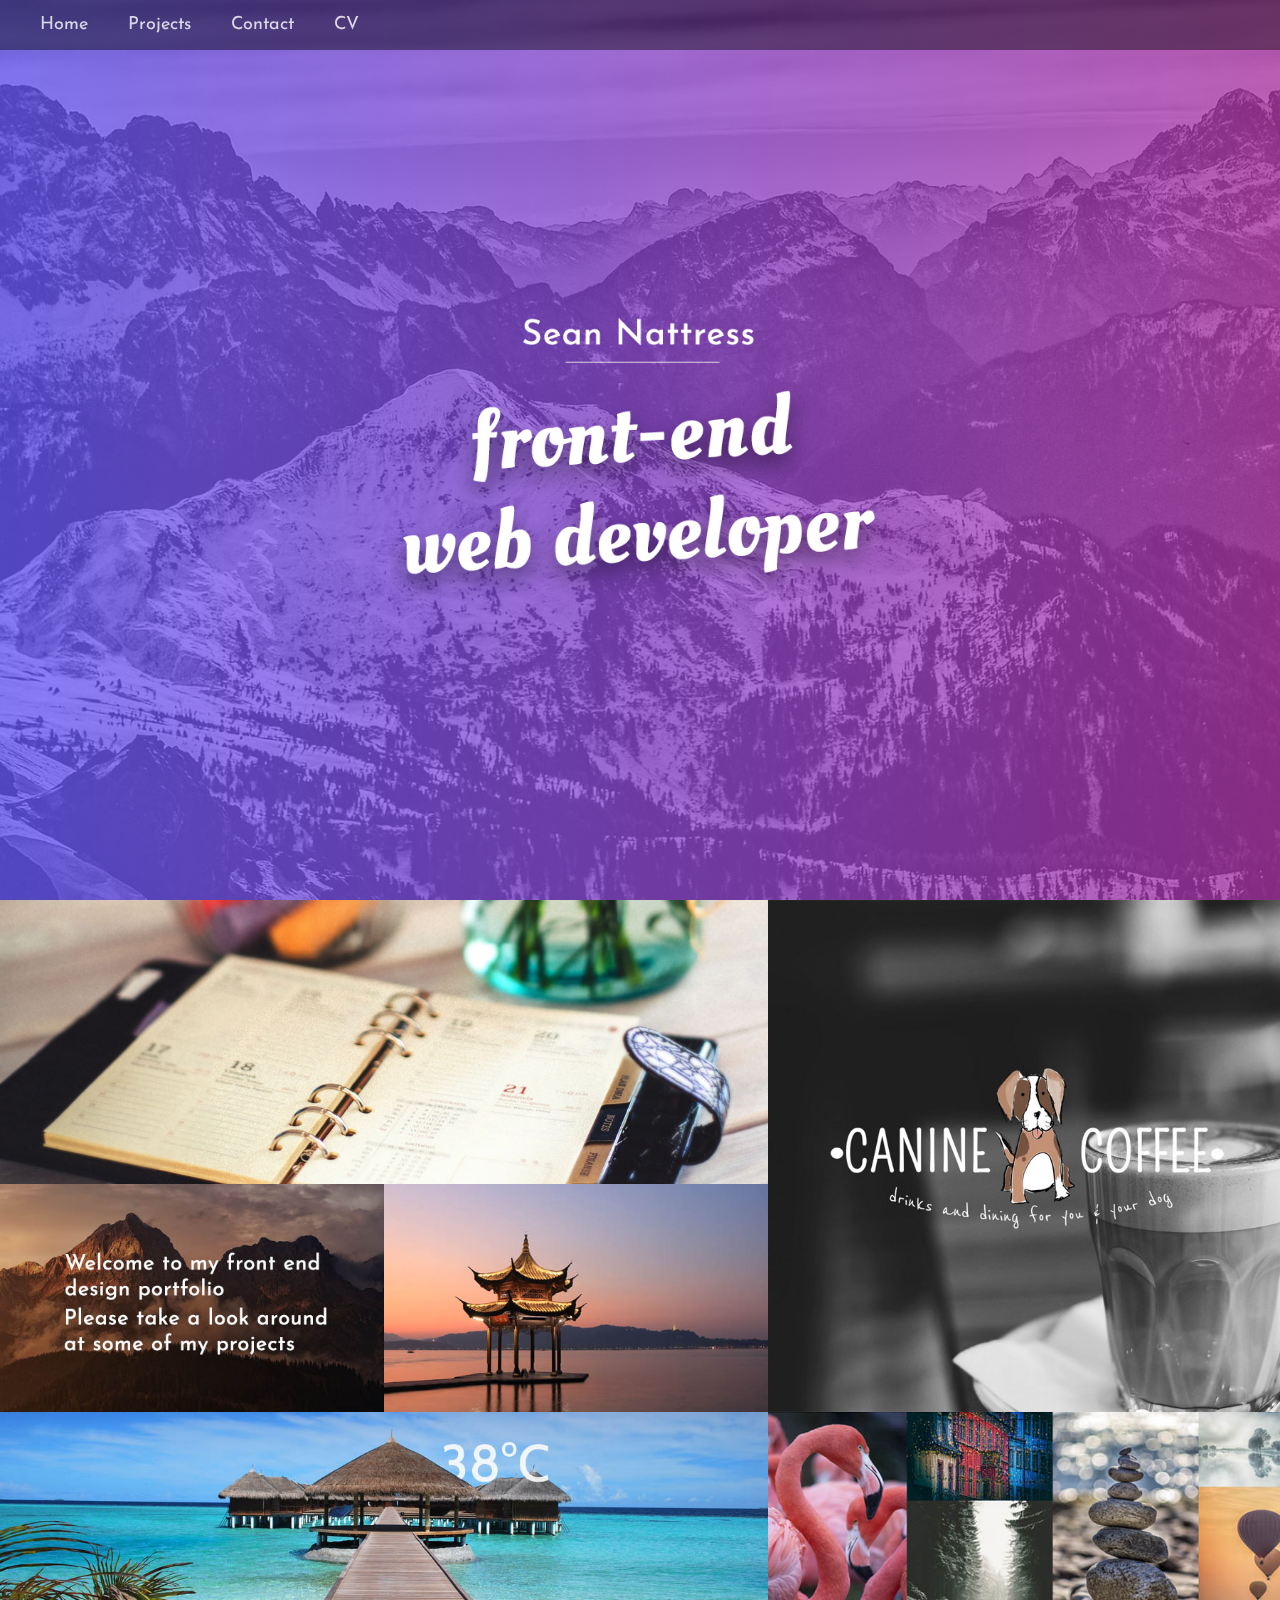
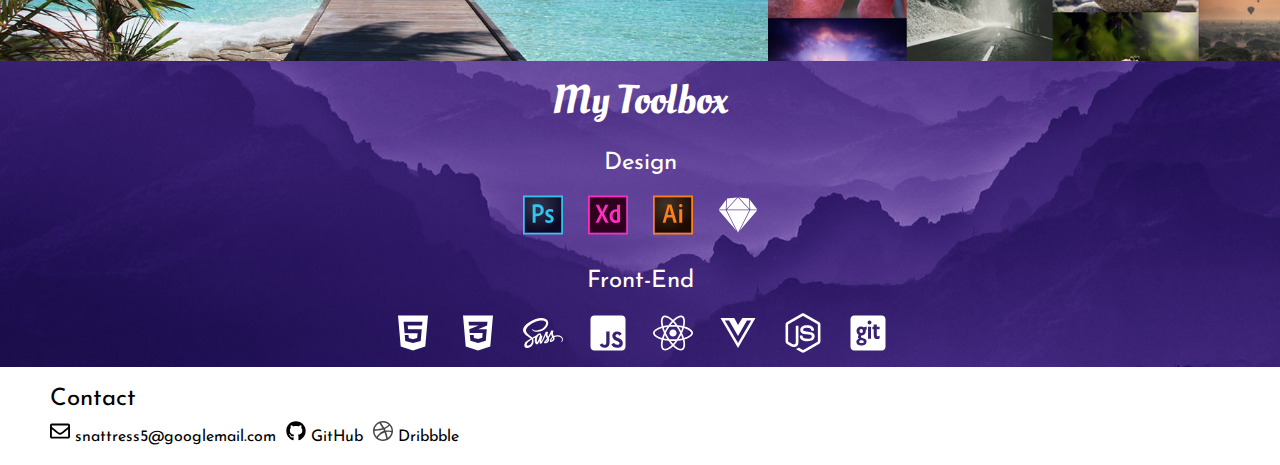
==== index.html @ 7946164c "apdated links" ====
<!DOCTYPE html>
<html>

<head>
  <title>Sean Nattress | Front End Dev</title>
  <!--meta-->
  <meta name="viewport" content="width=device-width, initial-scale=1.0">
  <!--css-->
  <link rel="stylesheet" type="text/css" href="css/reset.css">
  <link rel="stylesheet" type="text/css" href="css/layout.css">
  <link rel="stylesheet" type="text/css" href="css/style.css">
  <link href="https://fonts.googleapis.com/css?family=Josefin+Sans|Oleo+Script" rel="stylesheet"> 
  <link rel="stylesheet" href="https://use.fontawesome.com/releases/v5.0.13/css/all.css" integrity="sha384-DNOHZ68U8hZfKXOrtjWvjxusGo9WQnrNx2sqG0tfsghAvtVlRW3tvkXWZh58N9jp" crossorigin="anonymous">
</head>

<body>
  <div class="paralax">
    <div class="gradient">
      <nav class="navbar">
        <span id="navbar-toggle">
          <i class="fas fa-bars"></i>
        </span>
        <ul class="main-nav">
          <li><a href="#" class="nav-links">Home</a></li>
          <li><a href="#projects" class="nav-links">Projects</a></li>
          <li><a href="#contact" class="nav-links">Contact</a></li>
          <li><a href="https://drive.google.com/file/d/19x4q_8ELfG7kBSU3ko7CMWe1Pb6-nGXW/view?usp=sharing" target="_blank" class="nav-links">CV</a></li>
        </ul>
      </nav>
      <img src="./img/logo.png" class="logo">
    </div>
  </div>

  <div class="grid">
    <div class="col-1">
      <article>
        <a name="projects" class="tile" href="https://seancyan.github.io/reactjs-calendar/" target="_blank">
          <img src="./img/calendar.jpg" alt="react calendar tile">
        </a>
        <div class="tile_overlay red">
          <div class="overlay_content">
            <h2>React.js Calendar</h2>
            <div class="line"></div>
            <p>Responsive calendar and integrated to-do list created using React</p>
            <button><a href="https://seancyan.github.io/reactjs-calendar/" target="_blank">Full Site</a></button><button><a href="https://github.com/SeanCyan/reactjs-calendar" target="_blank">Repo</a></button>
          </div>
        </div>
      </article>
      <div class="col-row">
        <article class="tile">
          <img src="./img/mountains.jpg">
        </article>
        <article>
          <a class="tile" href="https://seancyan.github.io/Hangzhou/" target="_blank">
            <img src="./img/temple.jpg" alt="landing page tile">
          </a>
          <div class="tile_overlay blue">
            <div class="overlay_content">
              <h2>Landing Page</h2>
              <div class="line"></div>
              <p>Mockup for a travel site landing page with newsletter signup modal</p>
              <button><a href="https://seancyan.github.io/Hangzhou/" target="_blank">Full Site</a></button><button><a href="https://github.com/SeanCyan/Hangzhou" target="_blank">Repo</a></button>
            </div>
          </div>
        </article>
      </div>
      <article>
        <a class="tile" href="https://seancyan.github.io/React-Weather-App/" target="_blank">
          <img src="./img/weather.jpg" alt="weather app tile">
        </a>
        <div class="tile_overlay purple">
          <div class="overlay_content">
            <h2>React.js Weather App</h2>
            <div class="line"></div>
            <p>Weather App providing 5-day forecast for requested city. Created using React.</p>
            <button><a href="https://seancyan.github.io/React-Weather-App/" target="_blank">Full Site</a></button><button>Repo</button>
          </div>
        </div>
      </article>
    </div>
    <div class="col-2">
      <article>
        <a class="tile" href="https://seancyan.github.io/caninecoffee/index" target="_blank">
          <img src="./img/ccTile.jpg" alt="canine coffee tile">
        </a>
        <div class="tile_overlay purple">
          <div class="overlay_content">
            <h2>Canine Coffee</h2>
            <div class="line"></div>
            <p>Website and Logo custom designed for a local dog friendly coffee shop</p>
            <button><a href="https://seancyan.github.io/caninecoffee/index" target="_blank">Full Site</a></button><button><a href="cc-info.html">Info</a></button>
          </div>
        </div>
      </article>
      <article>
        <a class="tile" href="https://seancyan.github.io/vue-image-gallery/" target="_blank">
          <img src="./img/gallery.jpg" alt="image gallery tile">
        </a>
        <div class="tile_overlay red">
          <div class="overlay_content">
            <h2>Vue.js Image Gallery</h2>
            <div class="line"></div>
            <p>Image gallery with responsive masonry layout & scrollable lightbox, created using Vue</p>
            <button><a href="https://seancyan.github.io/vue-image-gallery/" target="_blank">Full Site</a></button><button><a href="https://github.com/SeanCyan/vue-image-gallery" target="_blank">Repo</a></button>
          </div>
        </div>
      </article>
    </div>
    <div class="skills">
      <h1>My Toolbox</h1>
      <h2>Design</h2>
      <div class="icons">
        <a>
          <img title="Adobe Photoshop" src="icons/photoshop.svg">
          <span class="desc"></span>
        </a>
        <a>
          <img title="Adobe Xd" src="icons/xd.svg">
          <span class="desc"></span>
        </a>
        <a>
          <img title="Adobe Illustrator" src="icons/illustrator.svg">
          <span class="desc"></span>
        </a>
        <a>
          <img title="Sketch" src="icons/sketch.svg">
          <span class="desc"></span>
        </a>
      </div>
      <h2>Front-End</h2>
      <div class="icons">
        <a>
          <img title="HTML5" src="icons/html5.svg">
          <span class="desc"></span>
        </a>
        <a>
          <img title="CSS3" src="icons/css3.svg">
          <span class="desc"></span>
        </a>
        <a>
          <img title="SASS" src="icons/sass.svg">
          <span class="desc"></span>
        </a>
        <a>
          <img title="JavaScript" src="icons/js.svg">
          <span class="desc"></span>
        </a>
        <a>
          <img title="React.js" src="icons/react.svg">
          <span class="desc"></span>
        </a>
        <a>
          <img title="Vue.js" src="icons/vue.svg">
          <span class="desc"></span>
        </a>
        <a>
          <img title="Node.js" src="icons/node.svg">
          <span class="desc"></span>
        </a>
        <a>
          <img title="Git" src="icons/git.svg">
          <span class="desc"></span>
        </a>
      </div>
    </div>
    <div class="footer">
      <h2>Contact</h2>
      <div class="contact">
        <a name="contact" href="mailto:snattress5@googlemail.com">
          <img src="icons/mail.svg">
          <span>snattress5@googlemail.com</span>
        </a>
        <a href="https://github.com/SeanCyan" target="_blank">
          <img src="icons/github.svg">
          <span>GitHub</span>
          <a href="https://dribbble.com/SeanNattress" target="_blank">
            <img src="icons/dribbble.svg">
            <span>Dribbble</span>
        </a>
      <div>
    </div>
  </div>
<script src="javascript/scripts.js"></script>
</body>
</html>
---- css/layout.css ----
/* body {
  max-width: 1800px;
  width: 100%;
  margin: auto;
} */

.grid {
  display: flex;
  flex-direction: row;
  flex-wrap: wrap;
  max-width: 1800px;
  width: 100%;
  margin: 0 auto;
}
  
.col-1 {
  display: flex;
  flex-direction: column;
  width: 100%;
}

.col-2 {
  display: flex;
  flex-direction: column; 
  width: 100%;
}

@media all and (min-width: 768px) {
  .col-1 {
    width: 60%;
  }
  
  .col-2 {
    width: 40%;
  }
}

.col-1 article,
.col-2 article {
  position: relative;
  overflow: hidden;
}

.skills {
  width: 100%;
}
  
.col-row {
  display: flex;
  flex-direction: row;
} 
  
.col-row > article {
  width: 50%;
}

.skills {
  display: flex;
  flex-direction: column;
  position: relative;
  text-align: center;
  justify-content: center;
}
---- css/style.css ----
* {
  box-sizing: border-box;
  padding: 0;
  margin: 0;
 }

 body {
   font-family:  'Josefin Sans', sans-serif;
 }

/* navbar */
/* mobile */

.nav-links,
#logo {
  text-decoration: none;
  color: rgba(255, 255, 255, 0.8);
}

.navbar {
  font-size: 18px;
  padding-bottom: 10px;
  position: relative;
  top: 0;
  background-color: rgba(0, 0, 0, 0);
}

.main-nav {
  list-style-type: none;
  display: none;
  flex-direction: column;
  background-color: rgba(0, 0, 0, 0.616);
}

.main-nav li {
  text-align: center;
  margin: 15px auto;
}

.main-nav li:first-of-type {
  margin-top: 50px;
}

#logo {
  display: inline-block;
  font-size: 22px;
  margin-top: 10px;
  margin-left: 20px;
}

#navbar-toggle {
  position: absolute;
  top: 10px;
  left: 50%;
  transform: translateX(-50%);

  cursor: pointer;
  color: rgba(255,255,255,0.8);
  font-size: 24px;
}

/* desktop */

@media all and (min-width: 768px) {

  #navbar-toggle {
    display: none;
  }

  .navbar {
  display: flex;
  position: fixed;
  background-color: rgba(0, 0, 0, 0.418);
  width: 100%;
  max-width: 1800px;
  justify-content: space-between;
  padding-bottom: 0px;
  height: 50px;
  align-items: center;
  z-index: 10;
 }

 .main-nav {
  display: flex !important;
  margin-right: 80px;
  flex-direction: row;
  justify-content: flex-end;
  background-color: rgba(0, 0, 0, 0);
 }

 .main-nav li {
  margin: 0;
 }

 .main-nav li:first-of-type {
  margin-top: 0px;
}

 .nav-links {
  margin-left: 40px;
 }

 #logo {
   margin-top: 0;
 }

 #logo:hover,
 .nav-links:hover {
  color: rgba(255,255,255,1);
  cursor: pointer;
 }
}


/* Paralax Background */

.paralax {
  position: relative;
  background-image: url('../img/snowmount.jpg');
  height: 100vh;
  max-width: 1800px;
  margin: 0 auto;
  background-attachment: scroll;
  background-position: center;
  background-repeat: no-repeat;
  background-size: cover;
}

.gradient {
  background: linear-gradient(268deg, #ff004cad, #574bffad);
  background-size: 200% 200%;
  height: 100%;
  width: 100%;
  -webkit-animation: Wave 15s ease infinite;
  -moz-animation: Wave 15s ease infinite;
  animation: Wave 15s ease infinite;
}
@-webkit-keyframes Wave {
  0%{background-position:0% 48%}
  50%{background-position:100% 53%}
  100%{background-position:0% 48%}
}
@-moz-keyframes Wave {
  0%{background-position:0% 48%}
  50%{background-position:100% 53%}
  100%{background-position:0% 48%}
}
@keyframes Wave {
  0%{background-position:0% 48%}
  50%{background-position:100% 53%}
  100%{background-position:0% 48%}
}

.logo {
  max-width: 500px;
  width:80%;
  position: absolute;
  top: 50%; left: 50%;
  transform: translate(-50%, -50%);
}

@media all and (min-width: 768px) {
  .paralax {
    background-attachment: fixed;
  }
}

/* tiles & overlays */

.tile {
  display: block;
  font-size: 0;
}

.tile img {
  display: block;
  width: 100%;
  height: auto;
}

.tile_overlay {
  position: absolute;
  top: 0; left: 0;
  opacity: 0;
  height: 100%;
  width: 100%;
  transition: ease-in .2s;
  text-align: center;
  color: white;
}

.tile_overlay:hover,
.tile_overlay:active {
  opacity: 1;
}

.overlay_content {
  position: absolute;
  top: 50%;
  left: 50%;
  transform: translate(-50%, -50%);
  width: 100%;
}

.overlay_content>h2 {
  font-size: 1.35em;
}

.overlay_content p {
  display: none;
}

.line {
  border-bottom: 1px solid white;
  width: 0px;
  margin: 10px auto;
  transition: all 0.5s linear;
  transition-delay: 0.3s;
}

.tile_overlay:hover .line,
.tile_overlay:active .line {
  width: 100px;
}

button {
  width: 60px;
  margin: 10px 5px;
  padding: 5px;
  border: none;
  border-radius: 6px;
  color: rgb(255, 255, 255);
  background-color: rgba(255, 255, 255, .5);
}

button:hover,
button:active {
  cursor: pointer;
  color: rgb(0, 0, 0);
  background-color: rgba(255, 255, 255);
}

button>a {
  text-decoration: none;
  color: inherit;
}

.purple {
  background-color: rgba(111, 0, 255, 0.8);
}

.red {
  background-color: rgba(255, 0, 76, 0.8);
}

.blue {
  background-color: rgba(51, 133, 228, 0.8);
}

@media all and (min-width: 768px) {

  .overlay_content {
    width: 80%;
  }

  .overlay_content>h2 {
    font-size: 1.25em;
  }

  .overlay_content p {
    display: block;
  }

}

@media all and (min-width: 1050px) {

  .overlay_content {
    width: 50%;
  }

  .overlay_content>h2 {
    font-size: 2em;
  }

}

/* skills section */

.skills {
  color: white;
  background-image: url("../img/landscapep.jpg");
  background-position: center;
  background-repeat: no-repeat;
  background-size: cover;
}

.skills h1,
.skills h2 {
  margin: 20px 0 10px;
}

.skills h1 {
  font-family: 'Oleo Script', cursive;
  font-size: 2.5em;
}

.skills h2 {
  font-size: 1.5em;
}

.skills img {
  width: 40px;
  height: 40px;
  margin: 10px 10px;
}

/* footer */

.footer h2 {
  position: relative;
  margin: 20px 50px 10px;
  font-size: 1.5em;
}

.contact {
  position: absolute;
  display: flex;
  flex-direction:row;
  margin-left: 50px;

}

.contact img {
  height: 20px;
  width: 20px;
}

.contact a {
  margin: 0 10px 20px 0;
}

.contact a {
  text-decoration: none;
  color: black;
}
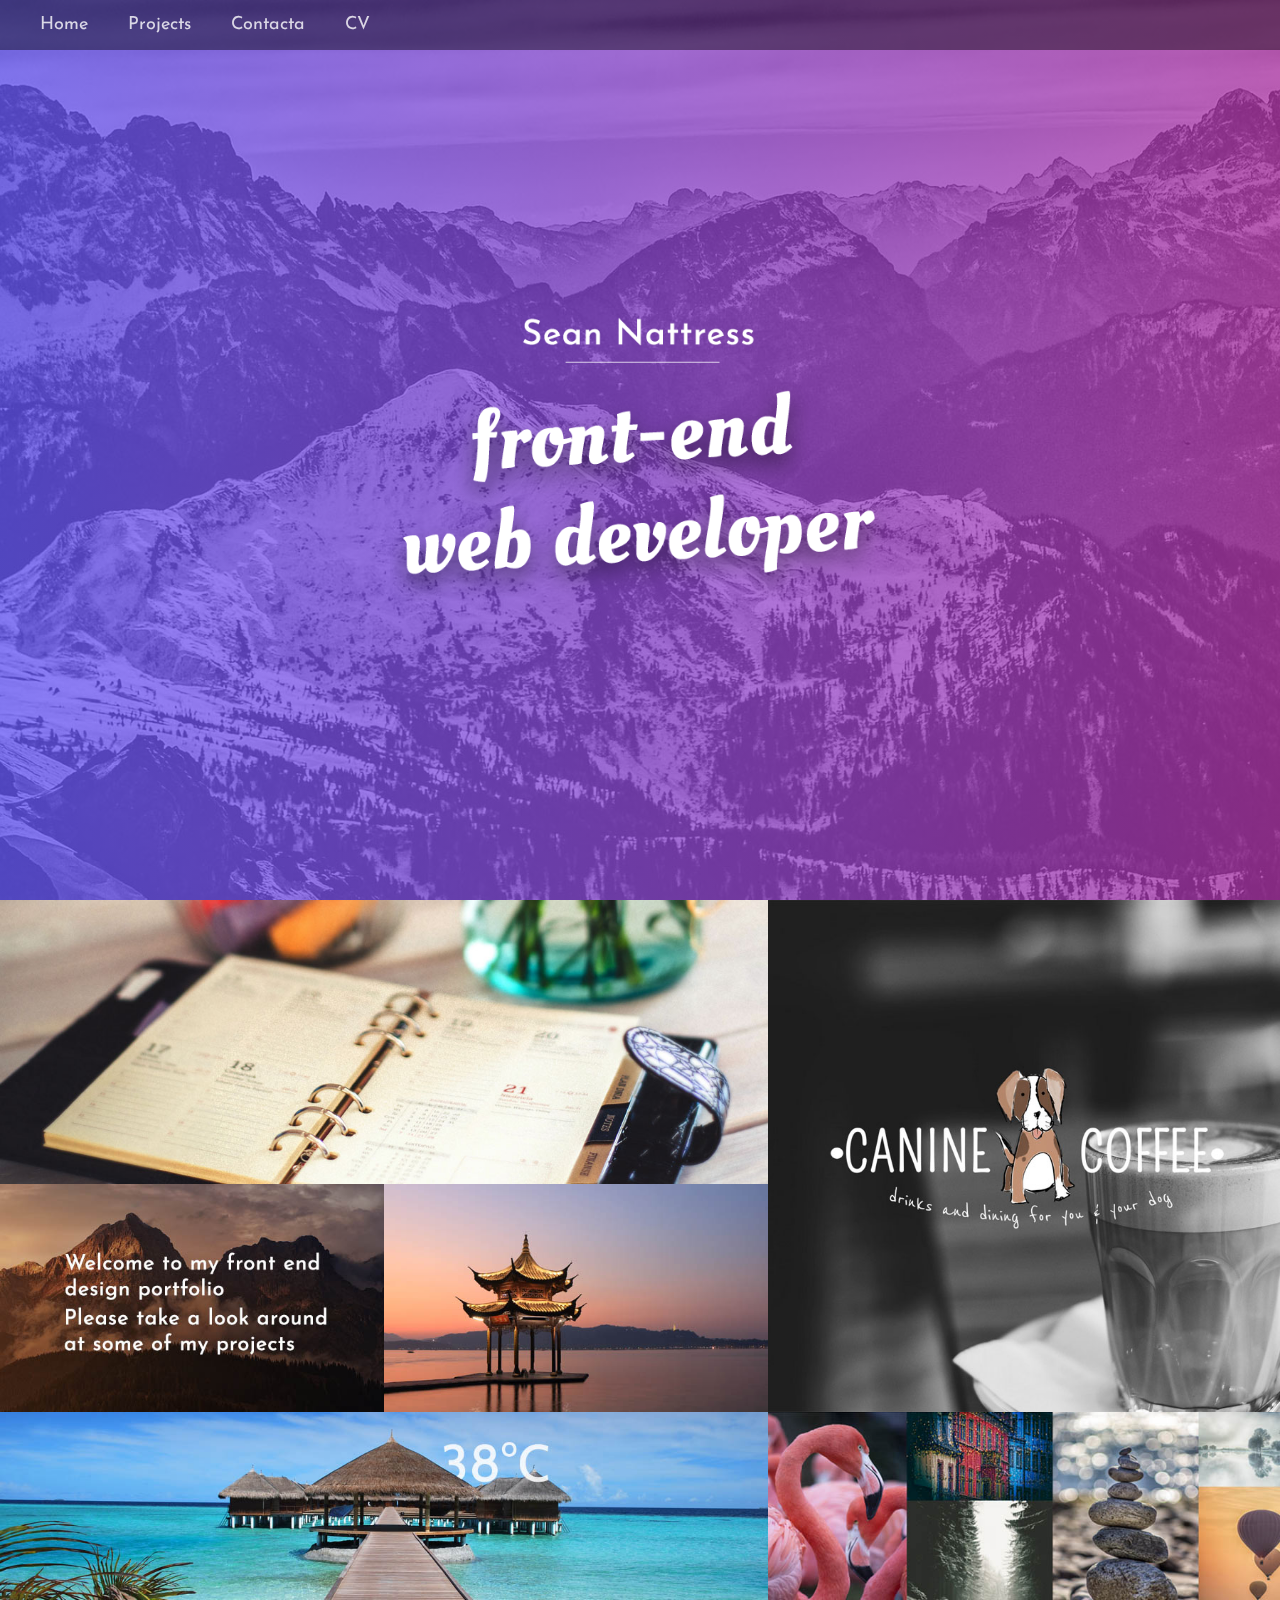
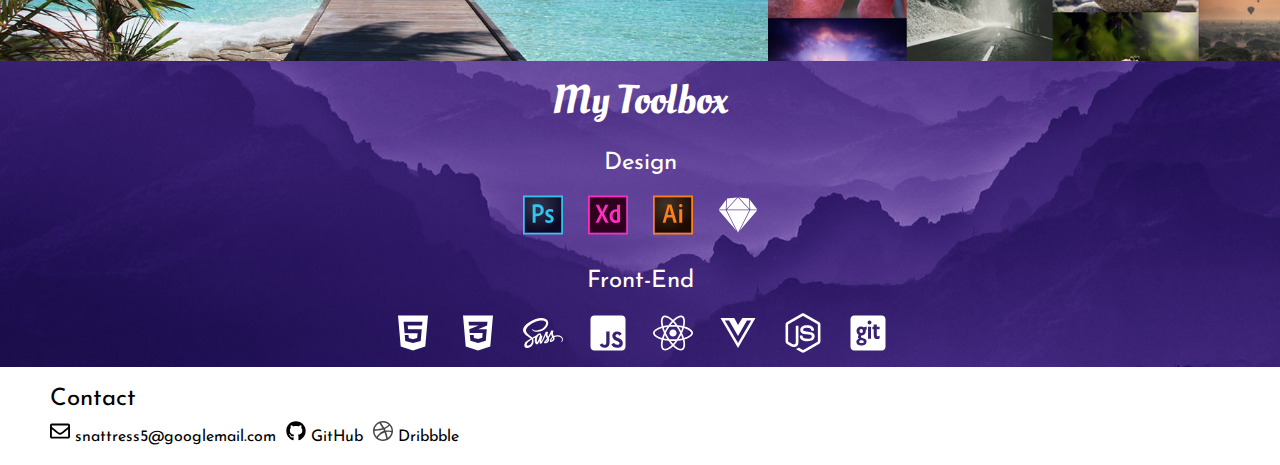
==== commit 1c807f6e: "test commit" ====
--- a/index.html
+++ b/index.html
@@ -23,8 +23,8 @@
         <ul class="main-nav">
           <li><a href="#" class="nav-links">Home</a></li>
           <li><a href="#projects" class="nav-links">Projects</a></li>
-          <li><a href="#contact" class="nav-links">Contact</a></li>
-          <li><a href="https://drive.google.com/file/d/19x4q_8ELfG7kBSU3ko7CMWe1Pb6-nGXW/view?usp=sharing" target="_blank" class="nav-links">CV</a></li>
+          <li><a href="#contact" class="nav-links">Contacta</a></li>
+          <li><a href="https://drive.google.com/file/d/1ofZLJFl7q1xEr_4588w-_woWlZHKPlQW/view?usp=sharing" target="_blank" class="nav-links">CV</a></li>
         </ul>
       </nav>
       <img src="./img/logo.png" class="logo">
@@ -173,7 +173,7 @@
         <a href="https://github.com/SeanCyan" target="_blank">
           <img src="icons/github.svg">
           <span>GitHub</span>
-          <a href="https://dribbble.com/SeanNattress" target="_blank">
+          <a href="https://dribbble.com/Sean_Nattress" target="_blank">
             <img src="icons/dribbble.svg">
             <span>Dribbble</span>
         </a>
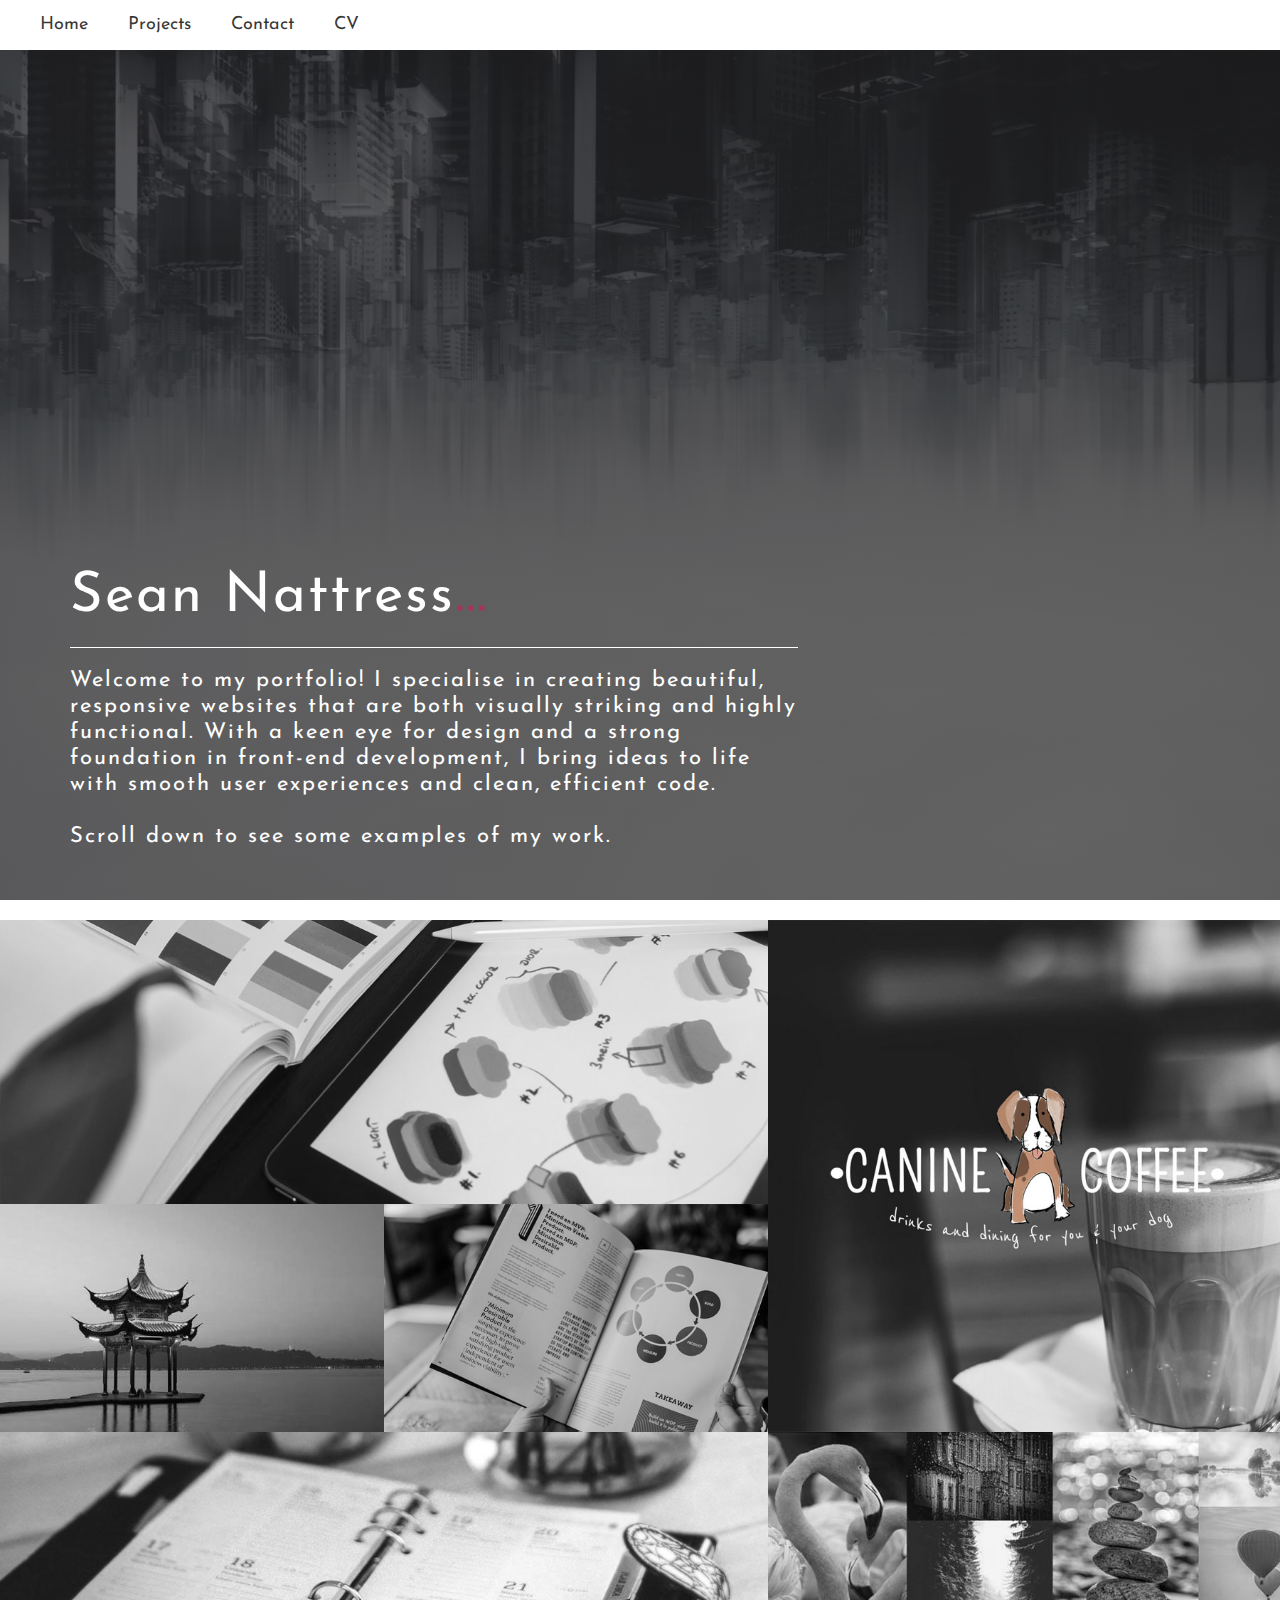
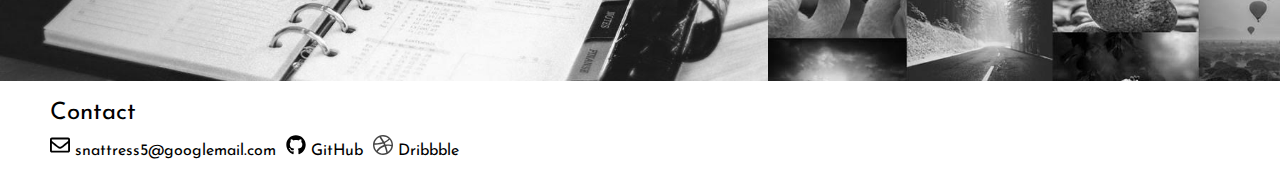
==== commit 3ef80e83: "updates" ====
--- a/index.html
+++ b/index.html
@@ -23,11 +23,18 @@
         <ul class="main-nav">
           <li><a href="#" class="nav-links">Home</a></li>
           <li><a href="#projects" class="nav-links">Projects</a></li>
-          <li><a href="#contact" class="nav-links">Contacta</a></li>
+          <li><a href="#contact" class="nav-links">Contact</a></li>
           <li><a href="https://drive.google.com/file/d/1ofZLJFl7q1xEr_4588w-_woWlZHKPlQW/view?usp=sharing" target="_blank" class="nav-links">CV</a></li>
         </ul>
       </nav>
-      <img src="./img/logo.png" class="logo">
+      <div class="introContainer">
+        <div class="nameContainer">
+          <h1 class="introNameStyle">Sean Nattress<span>...</span></h1>
+        </div>
+        <div>
+          <p class="introCopyStyle">Welcome to my portfolio! I specialise in creating beautiful, responsive websites that are both visually striking and highly functional. With a keen eye for design and a strong foundation in front-end development, I bring ideas to life with smooth user experiences and clean, efficient code.<br><br>Scroll down to see some examples of my work.</p>
+        </div>
+      </div>
     </div>
   </div>
 
@@ -35,45 +42,54 @@
     <div class="col-1">
       <article>
         <a name="projects" class="tile" href="https://seancyan.github.io/reactjs-calendar/" target="_blank">
-          <img src="./img/calendar.jpg" alt="react calendar tile">
+          <img src="./img/workExamplesBW.jpg" alt="work examples">
         </a>
         <div class="tile_overlay red">
+          <div class="overlay_content">
+            <h2>Design Work</h2>
+            <div class="line"></div>
+            <p>Click to view some examples of emails and onsite displays that I have designed for clients</p>
+            <button class="buttonLg"><a href="https://seancyan.github.io/reactjs-calendar/" target="_blank">View More</a></button>
+          </div>
+        </div>
+      </article>
+      <div class="col-row">
+        <article>
+          <a class="tile" href="https://seancyan.github.io/Hangzhou/" target="_blank">
+          <img src="./img/temple.jpg">
+        </a>
+        <div class="tile_overlay red">
+          <div class="overlay_content">
+            <h2>Landing Page</h2>
+            <div class="line"></div>
+            <p>Mockup for a travel site landing page with newsletter signup modal</p>
+            <button><a href="https://seancyan.github.io/Hangzhou/" target="_blank">Full Site</a></button><button><a href="https://github.com/SeanCyan/Hangzhou" target="_blank">Repo</a></button>
+          </div>
+        </article>
+        <article>
+          <a class="tile" href="https://seancyan.github.io/Hangzhou/" target="_blank">
+            <img src="./img/ebookBW.jpg" alt="ebooks">
+          </a>
+          <div class="tile_overlay blue">
+            <div class="overlay_content">
+              <h2>eBooks</h2>
+              <div class="line"></div>
+              <p>Click to view some examples from ebooks that I have completed the design work for</p>
+              <button class="buttonLg"><a href="https://seancyan.github.io/Hangzhou/" target="_blank">View More</a></button>
+            </div>
+          </div>
+        </article>
+      </div>
+      <article>
+        <a name="projects" class="tile" href="https://seancyan.github.io/reactjs-calendar/" target="_blank">
+          <img src="./img/calendar2BW.jpg" alt="react calendar tile">
+        </a>
+        <div class="tile_overlay purple">
           <div class="overlay_content">
             <h2>React.js Calendar</h2>
             <div class="line"></div>
             <p>Responsive calendar and integrated to-do list created using React</p>
             <button><a href="https://seancyan.github.io/reactjs-calendar/" target="_blank">Full Site</a></button><button><a href="https://github.com/SeanCyan/reactjs-calendar" target="_blank">Repo</a></button>
-          </div>
-        </div>
-      </article>
-      <div class="col-row">
-        <article class="tile">
-          <img src="./img/mountains.jpg">
-        </article>
-        <article>
-          <a class="tile" href="https://seancyan.github.io/Hangzhou/" target="_blank">
-            <img src="./img/temple.jpg" alt="landing page tile">
-          </a>
-          <div class="tile_overlay blue">
-            <div class="overlay_content">
-              <h2>Landing Page</h2>
-              <div class="line"></div>
-              <p>Mockup for a travel site landing page with newsletter signup modal</p>
-              <button><a href="https://seancyan.github.io/Hangzhou/" target="_blank">Full Site</a></button><button><a href="https://github.com/SeanCyan/Hangzhou" target="_blank">Repo</a></button>
-            </div>
-          </div>
-        </article>
-      </div>
-      <article>
-        <a class="tile" href="https://seancyan.github.io/React-Weather-App/" target="_blank">
-          <img src="./img/weather.jpg" alt="weather app tile">
-        </a>
-        <div class="tile_overlay purple">
-          <div class="overlay_content">
-            <h2>React.js Weather App</h2>
-            <div class="line"></div>
-            <p>Weather App providing 5-day forecast for requested city. Created using React.</p>
-            <button><a href="https://seancyan.github.io/React-Weather-App/" target="_blank">Full Site</a></button><button>Repo</button>
           </div>
         </div>
       </article>
@@ -94,7 +110,7 @@
       </article>
       <article>
         <a class="tile" href="https://seancyan.github.io/vue-image-gallery/" target="_blank">
-          <img src="./img/gallery.jpg" alt="image gallery tile">
+          <img src="./img/galleryBW.jpg" alt="image gallery tile">
         </a>
         <div class="tile_overlay red">
           <div class="overlay_content">
@@ -106,64 +122,9 @@
         </div>
       </article>
     </div>
-    <div class="skills">
-      <h1>My Toolbox</h1>
-      <h2>Design</h2>
-      <div class="icons">
-        <a>
-          <img title="Adobe Photoshop" src="icons/photoshop.svg">
-          <span class="desc"></span>
-        </a>
-        <a>
-          <img title="Adobe Xd" src="icons/xd.svg">
-          <span class="desc"></span>
-        </a>
-        <a>
-          <img title="Adobe Illustrator" src="icons/illustrator.svg">
-          <span class="desc"></span>
-        </a>
-        <a>
-          <img title="Sketch" src="icons/sketch.svg">
-          <span class="desc"></span>
-        </a>
-      </div>
-      <h2>Front-End</h2>
-      <div class="icons">
-        <a>
-          <img title="HTML5" src="icons/html5.svg">
-          <span class="desc"></span>
-        </a>
-        <a>
-          <img title="CSS3" src="icons/css3.svg">
-          <span class="desc"></span>
-        </a>
-        <a>
-          <img title="SASS" src="icons/sass.svg">
-          <span class="desc"></span>
-        </a>
-        <a>
-          <img title="JavaScript" src="icons/js.svg">
-          <span class="desc"></span>
-        </a>
-        <a>
-          <img title="React.js" src="icons/react.svg">
-          <span class="desc"></span>
-        </a>
-        <a>
-          <img title="Vue.js" src="icons/vue.svg">
-          <span class="desc"></span>
-        </a>
-        <a>
-          <img title="Node.js" src="icons/node.svg">
-          <span class="desc"></span>
-        </a>
-        <a>
-          <img title="Git" src="icons/git.svg">
-          <span class="desc"></span>
-        </a>
-      </div>
-    </div>
+
     <div class="footer">
+    <div class="contactContainer">
       <h2>Contact</h2>
       <div class="contact">
         <a name="contact" href="mailto:snattress5@googlemail.com">
@@ -177,7 +138,8 @@
             <img src="icons/dribbble.svg">
             <span>Dribbble</span>
         </a>
-      <div>
+      </a>
+    </div>
     </div>
   </div>
 <script src="javascript/scripts.js"></script>
--- a/css/layout.css
+++ b/css/layout.css
@@ -11,6 +11,7 @@
   max-width: 1800px;
   width: 100%;
   margin: 0 auto;
+  margin-top: 20px;
 }
   
 .col-1 {
--- a/css/style.css
+++ b/css/style.css
@@ -14,7 +14,7 @@
 .nav-links,
 #logo {
   text-decoration: none;
-  color: rgba(255, 255, 255, 0.8);
+  color: rgba(0, 0, 0, 0.8);
 }
 
 .navbar {
@@ -29,7 +29,7 @@
   list-style-type: none;
   display: none;
   flex-direction: column;
-  background-color: rgba(0, 0, 0, 0.616);
+  background-color: rgba(0, 0, 0, 0.24);
 }
 
 .main-nav li {
@@ -70,7 +70,7 @@
   .navbar {
   display: flex;
   position: fixed;
-  background-color: rgba(0, 0, 0, 0.418);
+  background-color: rgb(255, 255, 255);
   width: 100%;
   max-width: 1800px;
   justify-content: space-between;
@@ -106,7 +106,6 @@
 
  #logo:hover,
  .nav-links:hover {
-  color: rgba(255,255,255,1);
   cursor: pointer;
  }
 }
@@ -116,7 +115,8 @@
 
 .paralax {
   position: relative;
-  background-image: url('../img/snowmount.jpg');
+  background-image: url('../img/cityscape.png');
+  background-color: #ffffff;
   height: 100vh;
   max-width: 1800px;
   margin: 0 auto;
@@ -127,7 +127,7 @@
 }
 
 .gradient {
-  background: linear-gradient(268deg, #ff004cad, #574bffad);
+  background: linear-gradient(268deg, #1b1b1bad, #222224ad);
   background-size: 200% 200%;
   height: 100%;
   width: 100%;
@@ -151,6 +151,38 @@
   100%{background-position:0% 48%}
 }
 
+.introContainer {
+  position: absolute;
+  bottom:40px;
+  padding:0 20px;
+  width:100%;
+}
+
+.introContainer .introNameStyle {
+  font-size:36px;
+  line-height:40px;
+  color:#ffffff;
+  letter-spacing:2px;
+  padding-bottom:20px;
+}
+
+.introContainer .introNameStyle span {
+  color:#ff004c6c;
+}
+
+.introContainer .introCopyStyle {
+  font-size:16px;
+  line-height:20px;
+  color:#ffffff;
+  letter-spacing:2px;
+  padding-top:20px;
+}
+
+.nameContainer {
+  border-bottom:1px solid #ffffff;
+}
+
+
 .logo {
   max-width: 500px;
   width:80%;
@@ -162,6 +194,30 @@
 @media all and (min-width: 768px) {
   .paralax {
     background-attachment: fixed;
+  }
+
+
+  .introContainer {
+    position: absolute;
+    bottom:50px;
+    left: 50px;
+    width:60%;
+  }
+  
+  .introContainer .introNameStyle {
+    font-size:56px;
+    line-height:60px;
+    color:#ffffff;
+    letter-spacing:2px;
+    padding-bottom:20px;
+  }
+  
+  .introContainer .introCopyStyle {
+    font-size:22px;
+    line-height:26px;
+    color:#ffffff;
+    letter-spacing:2px;
+    padding-top:20px;
   }
 }
 
@@ -232,7 +288,15 @@
   color: rgb(255, 255, 255);
   background-color: rgba(255, 255, 255, .5);
 }
-
+button.buttonLg {
+  width: 120px;
+  margin: 10px 5px;
+  padding: 5px;
+  border: none;
+  border-radius: 6px;
+  color: rgb(255, 255, 255);
+  background-color: rgba(255, 255, 255, .5);
+}
 button:hover,
 button:active {
   cursor: pointer;
@@ -250,7 +314,7 @@
 }
 
 .red {
-  background-color: rgba(255, 0, 76, 0.8);
+  background-color: #ff004ccc;
 }
 
 .blue {
@@ -269,6 +333,8 @@
 
   .overlay_content p {
     display: block;
+    line-height:20px;
+    padding: 10px 0;
   }
 
 }
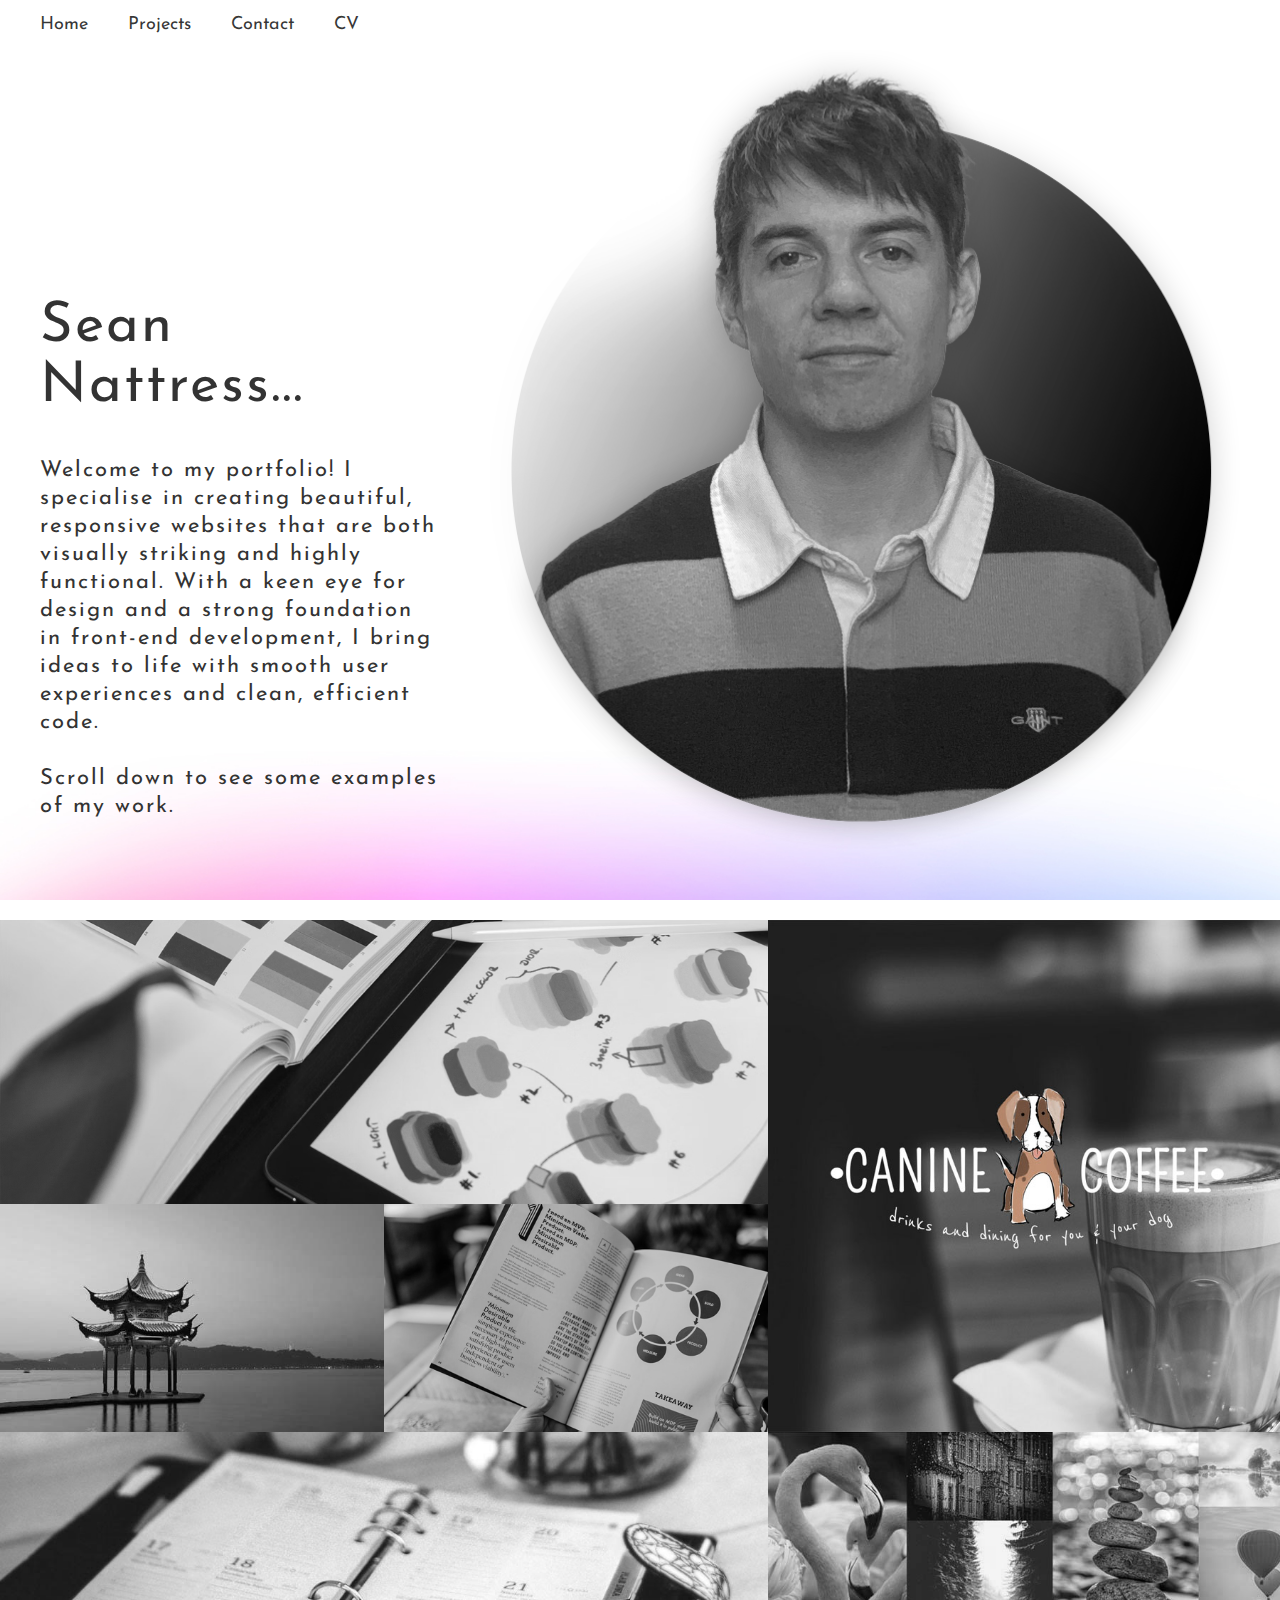
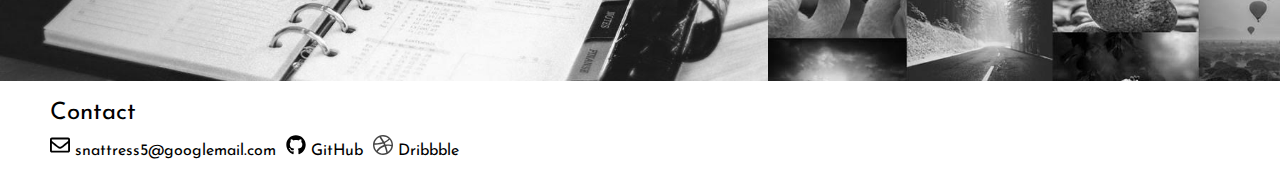
==== commit a8daa816: "homepage update" ====
--- a/index.html
+++ b/index.html
@@ -27,12 +27,17 @@
           <li><a href="https://drive.google.com/file/d/1ofZLJFl7q1xEr_4588w-_woWlZHKPlQW/view?usp=sharing" target="_blank" class="nav-links">CV</a></li>
         </ul>
       </nav>
-      <div class="introContainer">
-        <div class="nameContainer">
-          <h1 class="introNameStyle">Sean Nattress<span>...</span></h1>
+      <div class="homeContent">
+        <div class="introContainer">
+          <div class="nameContainer">
+            <h1 class="introNameStyle">Sean Nattress<span>...</span></h1>
+          </div>
+          <div>
+            <p class="introCopyStyle">Welcome to my portfolio! I specialise in creating beautiful, responsive websites that are both visually striking and highly functional. With a keen eye for design and a strong foundation in front-end development, I bring ideas to life with smooth user experiences and clean, efficient code.<br><br>Scroll down to see some examples of my work.</p>
+          </div>
         </div>
-        <div>
-          <p class="introCopyStyle">Welcome to my portfolio! I specialise in creating beautiful, responsive websites that are both visually striking and highly functional. With a keen eye for design and a strong foundation in front-end development, I bring ideas to life with smooth user experiences and clean, efficient code.<br><br>Scroll down to see some examples of my work.</p>
+        <div class="profilePicContainer">
+          <img class="profilePic" src="./img/meImg.png" alt="Sean Nattress">
         </div>
       </div>
     </div>
--- a/css/style.css
+++ b/css/style.css
@@ -55,7 +55,7 @@
   transform: translateX(-50%);
 
   cursor: pointer;
-  color: rgba(255,255,255,0.8);
+  color: rgba(0, 0, 0, 0.8);
   font-size: 24px;
 }
 
@@ -115,7 +115,7 @@
 
 .paralax {
   position: relative;
-  background-image: url('../img/cityscape.png');
+  background:url('../img/colorBar2.jpg');
   background-color: #ffffff;
   height: 100vh;
   max-width: 1800px;
@@ -126,15 +126,7 @@
   background-size: cover;
 }
 
-.gradient {
-  background: linear-gradient(268deg, #1b1b1bad, #222224ad);
-  background-size: 200% 200%;
-  height: 100%;
-  width: 100%;
-  -webkit-animation: Wave 15s ease infinite;
-  -moz-animation: Wave 15s ease infinite;
-  animation: Wave 15s ease infinite;
-}
+
 @-webkit-keyframes Wave {
   0%{background-position:0% 48%}
   50%{background-position:100% 53%}
@@ -151,36 +143,6 @@
   100%{background-position:0% 48%}
 }
 
-.introContainer {
-  position: absolute;
-  bottom:40px;
-  padding:0 20px;
-  width:100%;
-}
-
-.introContainer .introNameStyle {
-  font-size:36px;
-  line-height:40px;
-  color:#ffffff;
-  letter-spacing:2px;
-  padding-bottom:20px;
-}
-
-.introContainer .introNameStyle span {
-  color:#ff004c6c;
-}
-
-.introContainer .introCopyStyle {
-  font-size:16px;
-  line-height:20px;
-  color:#ffffff;
-  letter-spacing:2px;
-  padding-top:20px;
-}
-
-.nameContainer {
-  border-bottom:1px solid #ffffff;
-}
 
 
 .logo {
@@ -191,35 +153,44 @@
   transform: translate(-50%, -50%);
 }
 
-@media all and (min-width: 768px) {
   .paralax {
     background-attachment: fixed;
   }
 
-
+.homeContent {
+  display: flex;
+  position: absolute;
+  top: 50%; 
+  transform:translateY(-50%);
+  justify-content: space-between;
+  padding: 0 40px;
+}
   .introContainer {
-    position: absolute;
-    bottom:50px;
-    left: 50px;
+    padding-top: 250px;
+    padding-right:50px;
     width:60%;
   }
-  
+  .profilePic {
+
+   right:80px;top:150px;
+   width: 750px; 
+   margin: 0 auto 0;
+  }
   .introContainer .introNameStyle {
     font-size:56px;
     line-height:60px;
-    color:#ffffff;
+    color:#333333;
     letter-spacing:2px;
     padding-bottom:20px;
   }
   
   .introContainer .introCopyStyle {
     font-size:22px;
-    line-height:26px;
-    color:#ffffff;
+    line-height:28px;
+    color:#333333;
     letter-spacing:2px;
     padding-top:20px;
   }
-}
 
 /* tiles & overlays */
 
@@ -410,3 +381,43 @@
   text-decoration: none;
   color: black;
 }
+
+@media all and (max-width: 1024px) {
+  .homeContent {
+    flex-direction: column-reverse;
+    display: flex;
+    position: absolute;
+    top: 50%; transform:translateY(-50%);
+    justify-content: space-between;
+    padding: 0 20px;
+  }
+    .introContainer {
+      padding: 20px 0px 0;
+      width:100%;
+    }
+    .profilePicContainer {
+      width:100%;
+      margin:0 auto;
+    }
+    .profilePic {
+      display:block;
+     width:70%;
+     max-width: 500px; 
+     margin: 0 auto 0;
+    }
+    .introContainer .introNameStyle {
+      font-size:30px;
+      line-height:36px;
+      color:#333333;
+      letter-spacing:2px;
+      padding-bottom:20px;
+    }
+    
+    .introContainer .introCopyStyle {
+      font-size:14px;
+      line-height:20px;
+      color:#333333;
+      letter-spacing:2px;
+      padding-top:0px;
+    }
+}